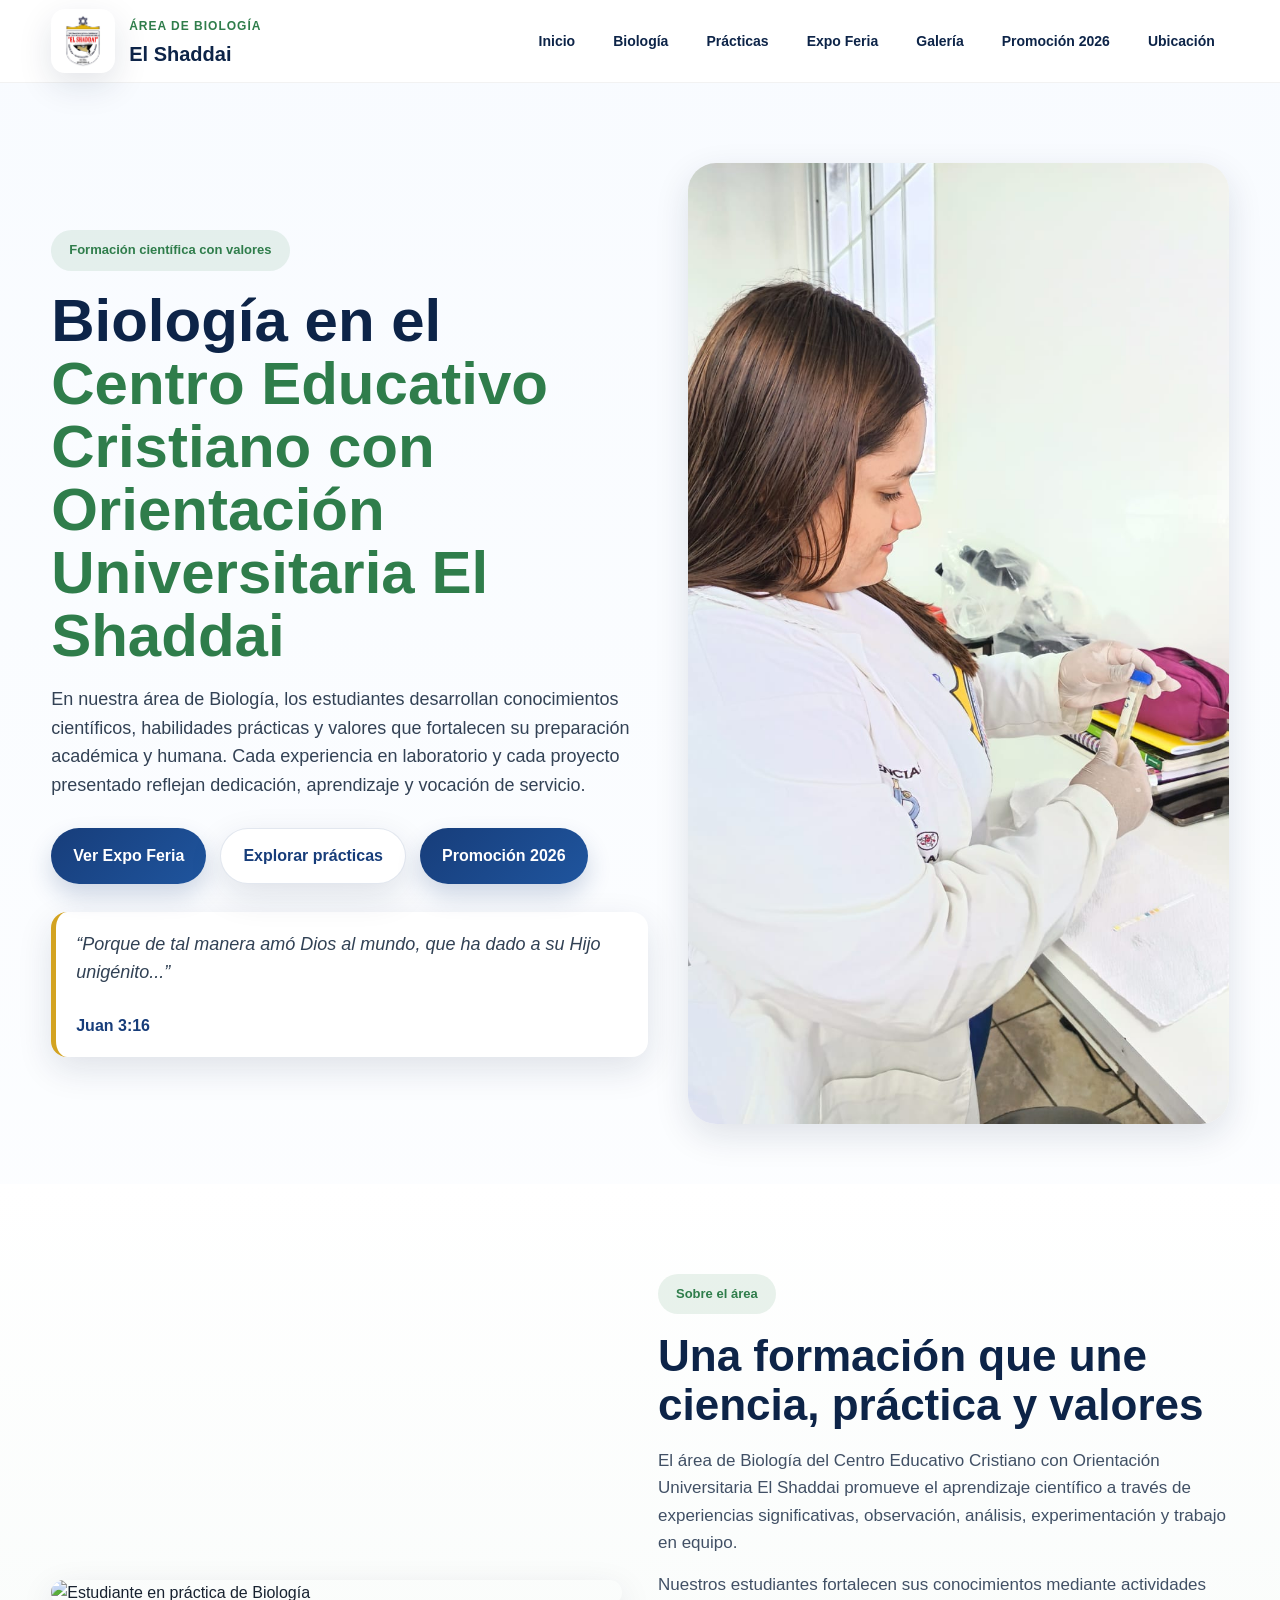
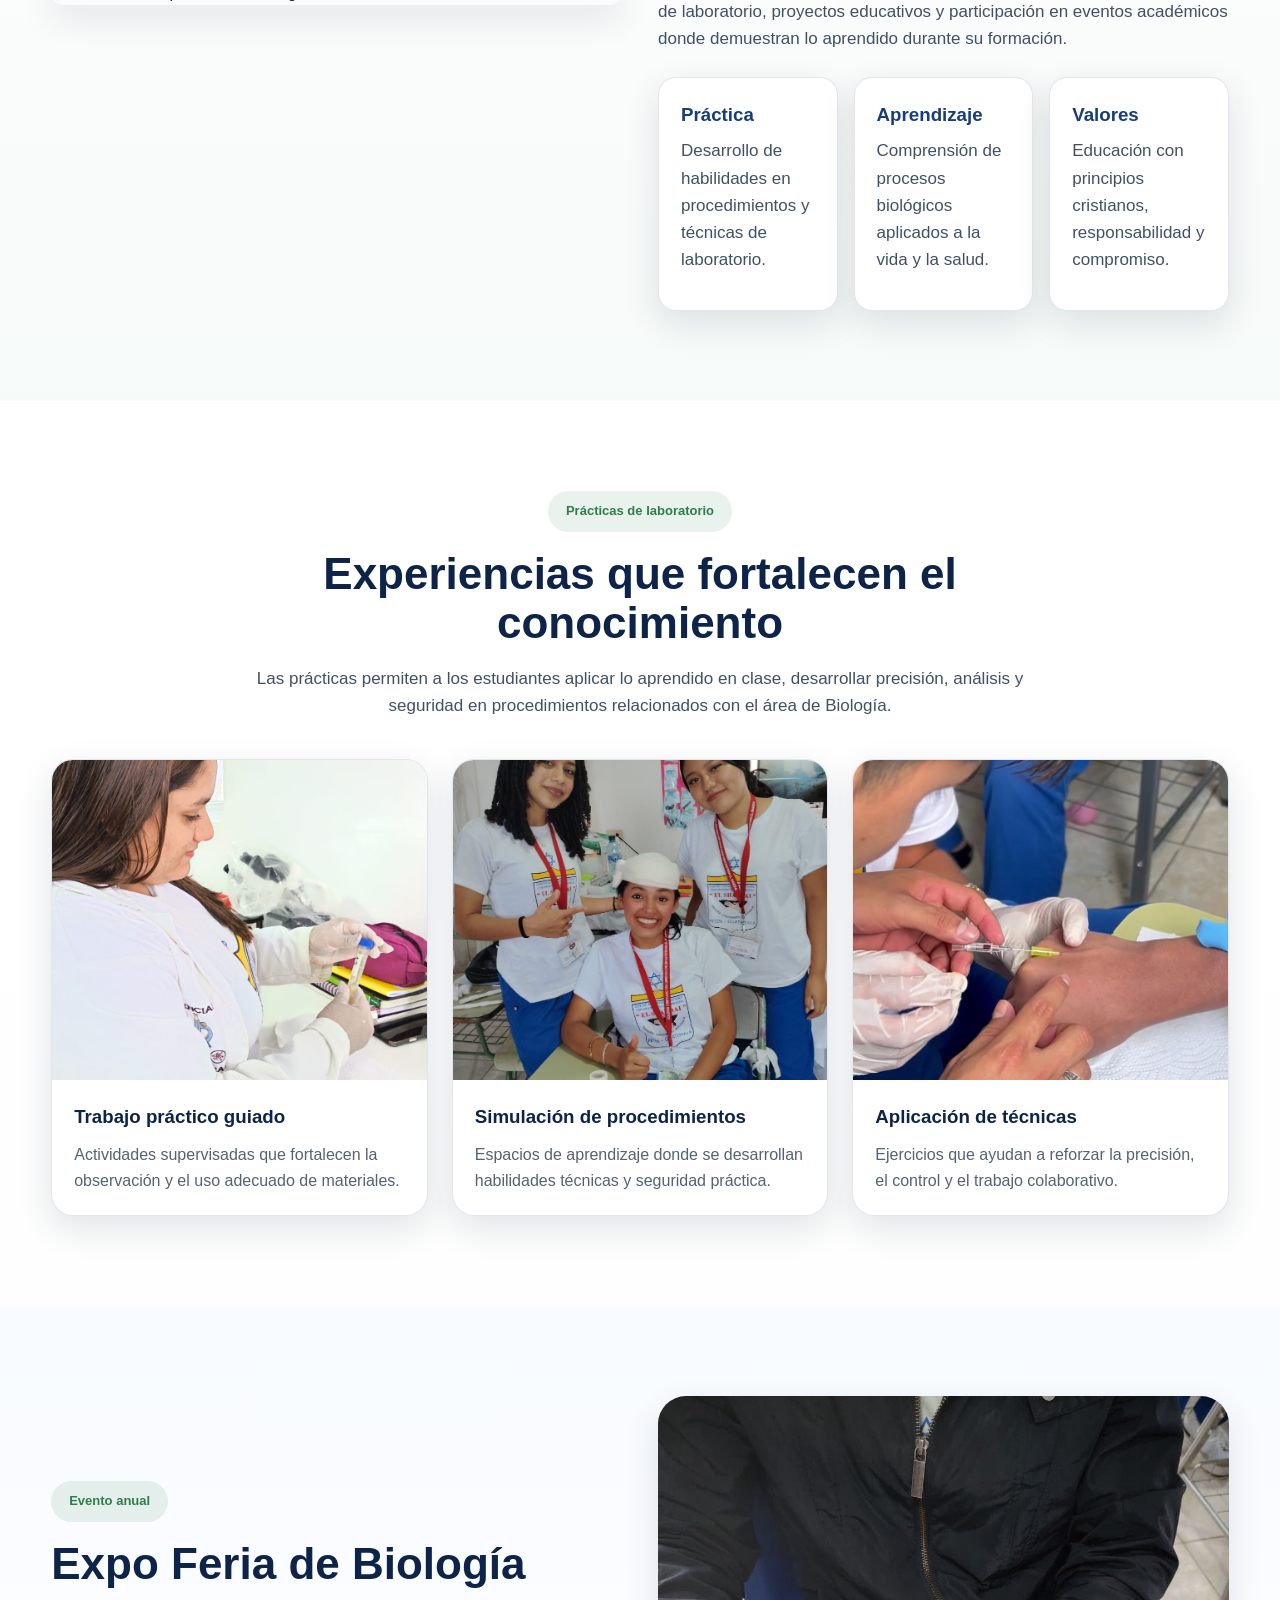
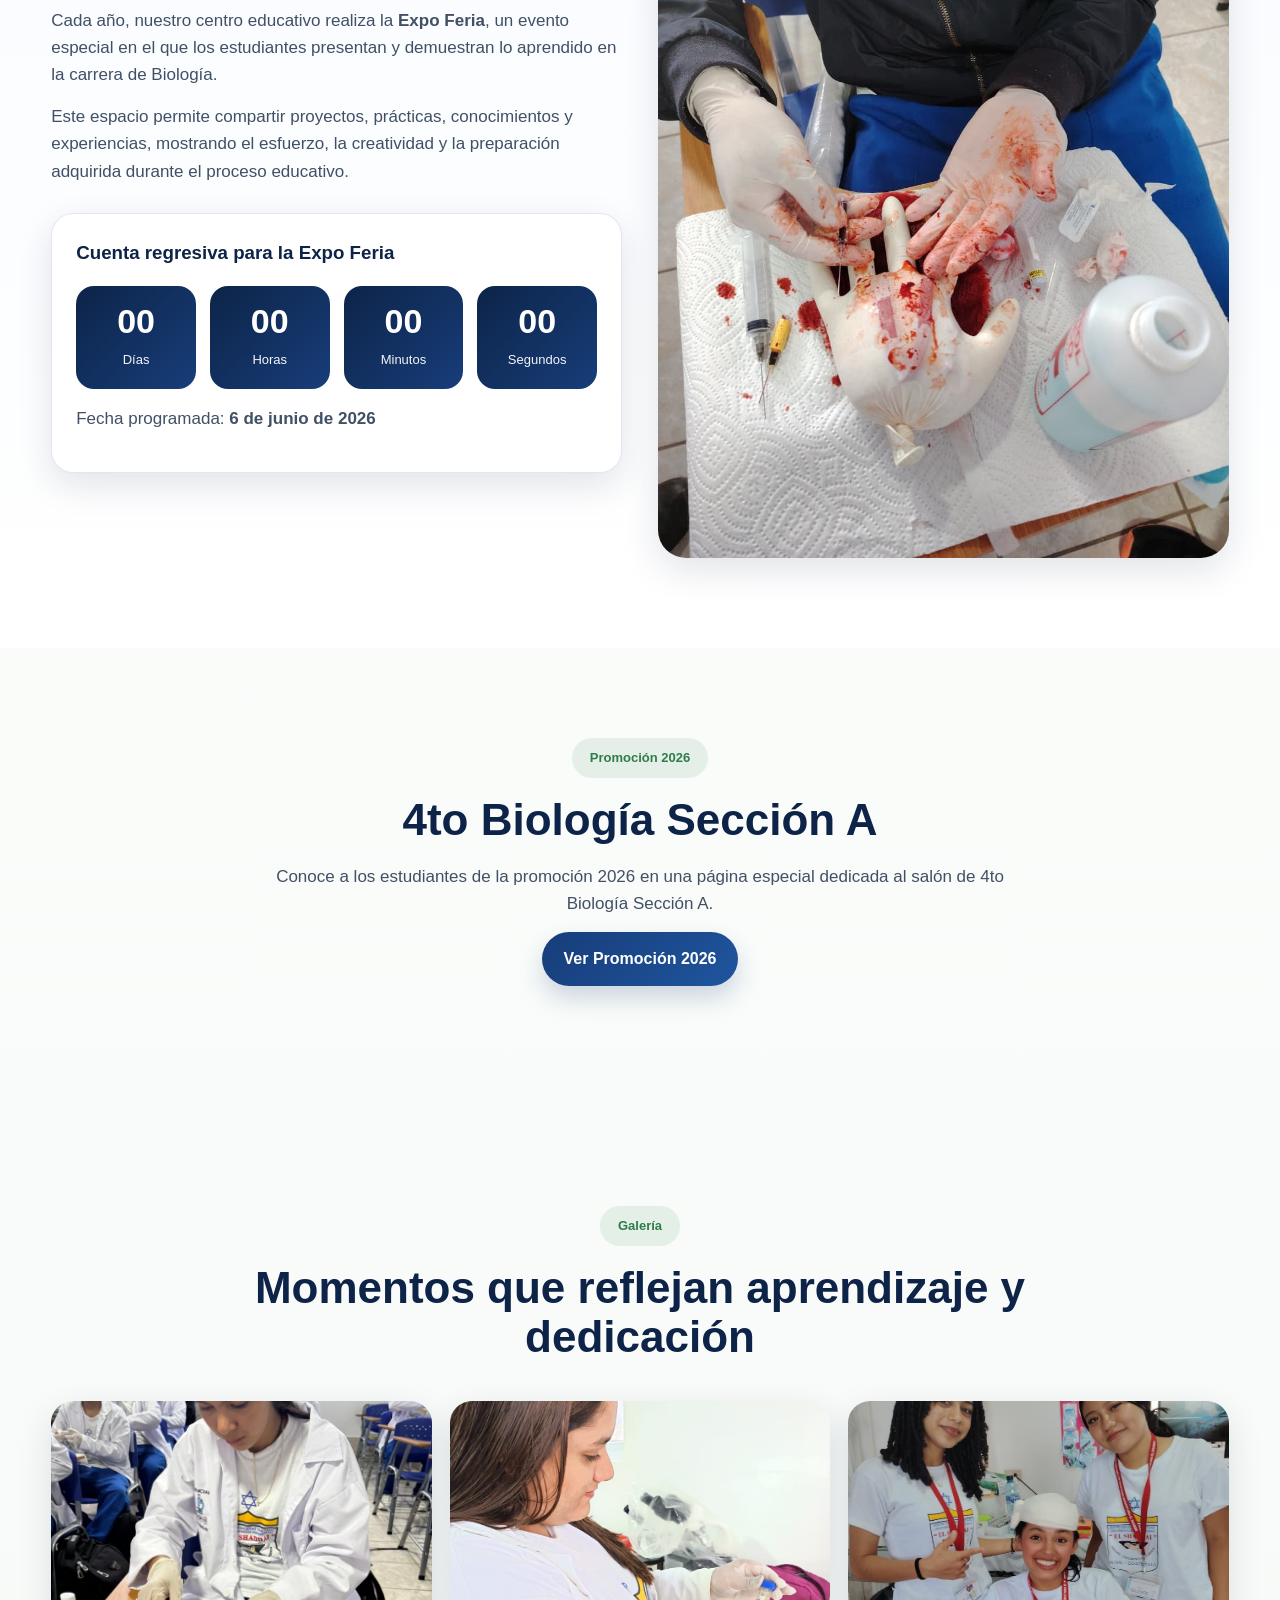
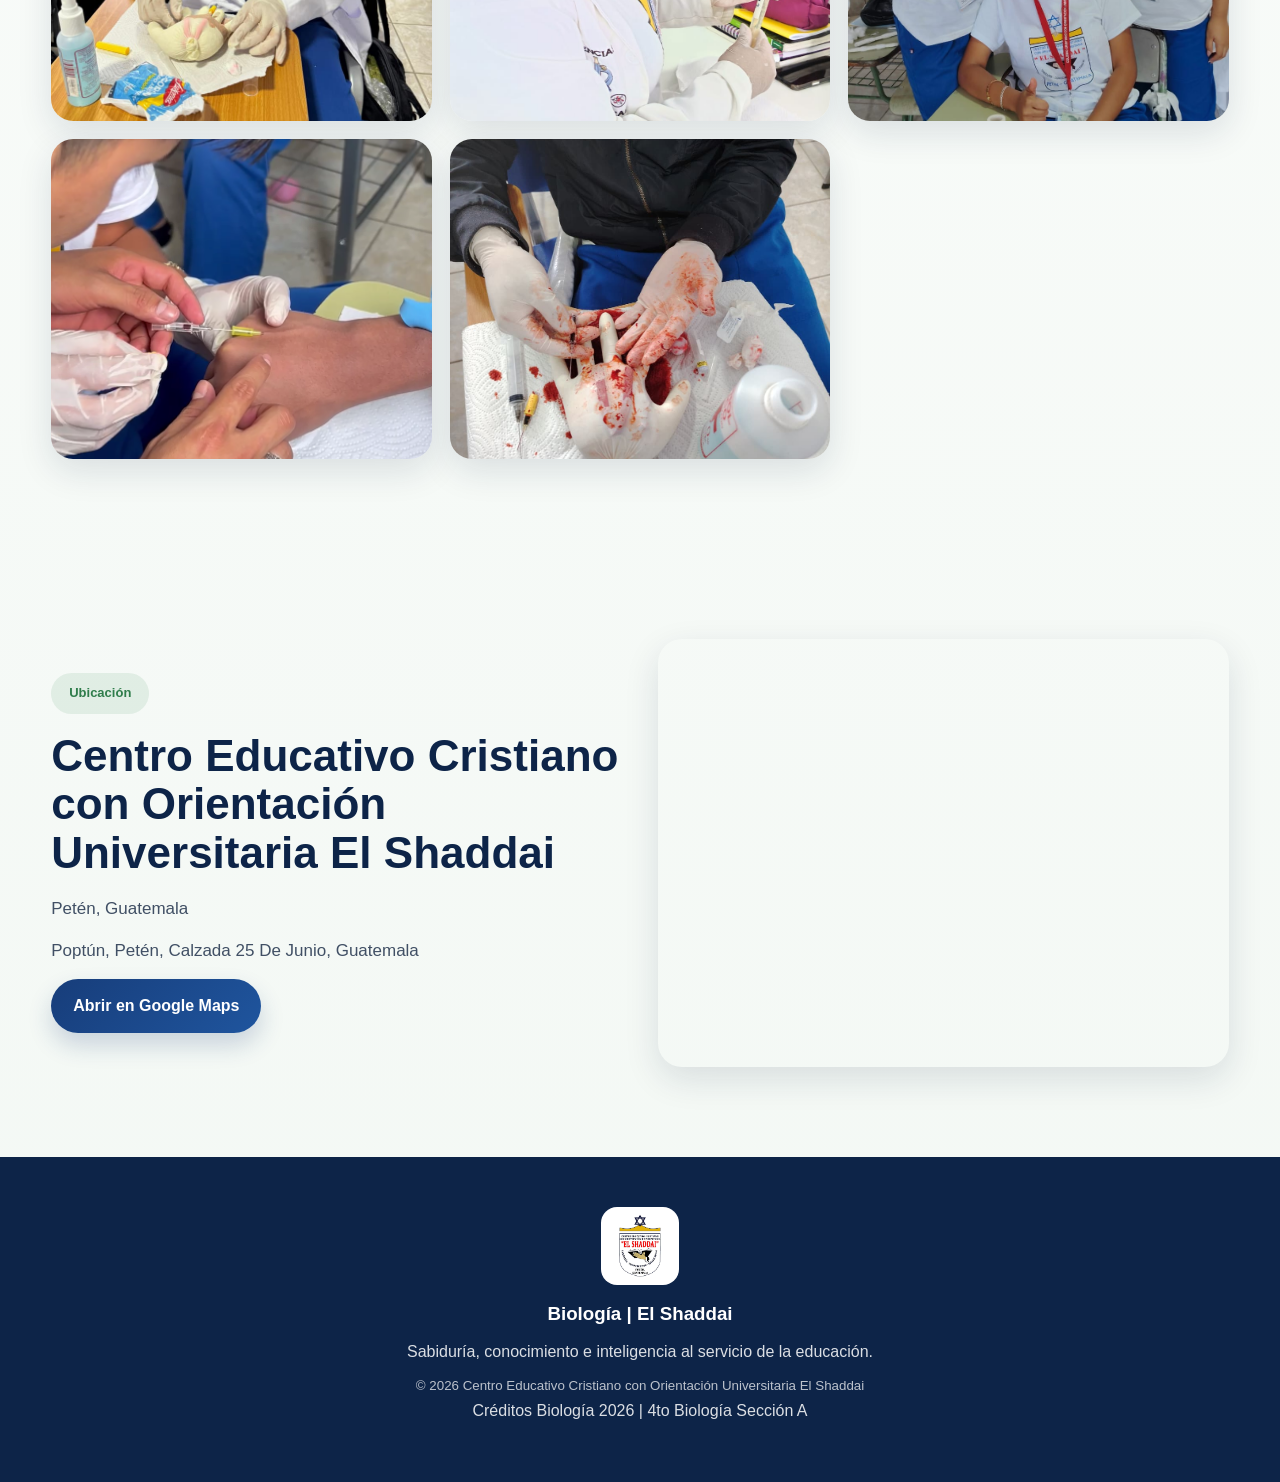
==== index.html @ d571eb53 "Add files via upload" ====
<!DOCTYPE html>
<html lang="es">
<head>
  <meta charset="UTF-8" />
  <meta name="viewport" content="width=device-width, initial-scale=1.0" />
  <title>Biología | Centro Educativo Cristiano con Orientación Universitaria El Shaddai</title>
  <meta name="description" content="Sitio web del área de Biología del Centro Educativo Cristiano con Orientación Universitaria El Shaddai.">
  <link rel="stylesheet" href="css/styles.css" />
</head>
<body>

  <header class="header">
    <div class="container nav">
      <div class="logo-box">
        <img src="img/logo.png" alt="Logo El Shaddai">
        <div>
          <span class="small-text">Área de Biología</span>
          <h2>El Shaddai</h2>
        </div>
      </div>

      <button class="menu-toggle" id="menuToggle">☰</button>

      <nav class="menu" id="menu">
        <a href="#inicio">Inicio</a>
        <a href="#biologia">Biología</a>
        <a href="#practicas">Prácticas</a>
        <a href="#expo">Expo Feria</a>
        <a href="#galeria">Galería</a>
        <a href="promocion-2026.html">Promoción 2026</a>
        <a href="#ubicacion">Ubicación</a>
      </nav>
    </div>
  </header>

  <section class="hero" id="inicio">
    <div class="container hero-grid">
      <div class="hero-text reveal">
        <span class="badge">Formación científica con valores</span>
        <h1>Biología en el <span>Centro Educativo Cristiano con Orientación Universitaria El Shaddai</span></h1>
        <p>
          En nuestra área de Biología, los estudiantes desarrollan conocimientos científicos,
          habilidades prácticas y valores que fortalecen su preparación académica y humana.
          Cada experiencia en laboratorio y cada proyecto presentado reflejan dedicación,
          aprendizaje y vocación de servicio.
        </p>

        <div class="hero-buttons">
          <a href="#expo" class="btn btn-primary">Ver Expo Feria</a>
          <a href="#practicas" class="btn btn-secondary">Explorar prácticas</a>
          <a href="promocion-2026.html" class="btn btn-primary">Promoción 2026</a>
        </div>

        <div class="verse-box">
          <p class="verse">
            “Porque de tal manera amó Dios al mundo, que ha dado a su Hijo unigénito...”
          </p>
          <span>Juan 3:16</span>
        </div>
      </div>

      <div class="hero-image reveal">
        <img src="img/practica1.jpg" alt="Práctica de laboratorio de Biología">
      </div>
    </div>
  </section>

  <section class="section about" id="biologia">
    <div class="container about-grid">
      <div class="about-image reveal">
        <img src="img/practica5.jpg" alt="Estudiante en práctica de Biología">
      </div>

      <div class="about-text reveal">
        <span class="section-tag">Sobre el área</span>
        <h2>Una formación que une ciencia, práctica y valores</h2>
        <p>
          El área de Biología del Centro Educativo Cristiano con Orientación Universitaria El Shaddai
          promueve el aprendizaje científico a través de experiencias significativas, observación,
          análisis, experimentación y trabajo en equipo.
        </p>
        <p>
          Nuestros estudiantes fortalecen sus conocimientos mediante actividades de laboratorio,
          proyectos educativos y participación en eventos académicos donde demuestran lo aprendido
          durante su formación.
        </p>

        <div class="cards-mini">
          <div class="mini-card">
            <h3>Práctica</h3>
            <p>Desarrollo de habilidades en procedimientos y técnicas de laboratorio.</p>
          </div>
          <div class="mini-card">
            <h3>Aprendizaje</h3>
            <p>Comprensión de procesos biológicos aplicados a la vida y la salud.</p>
          </div>
          <div class="mini-card">
            <h3>Valores</h3>
            <p>Educación con principios cristianos, responsabilidad y compromiso.</p>
          </div>
        </div>
      </div>
    </div>
  </section>

  <section class="section practices" id="practicas">
    <div class="container">
      <div class="section-header reveal">
        <span class="section-tag">Prácticas de laboratorio</span>
        <h2>Experiencias que fortalecen el conocimiento</h2>
        <p>
          Las prácticas permiten a los estudiantes aplicar lo aprendido en clase,
          desarrollar precisión, análisis y seguridad en procedimientos relacionados
          con el área de Biología.
        </p>
      </div>

      <div class="practice-grid">
        <article class="practice-card reveal">
          <img src="img/practica1.jpg" alt="Práctica de laboratorio">
          <div class="practice-info">
            <h3>Trabajo práctico guiado</h3>
            <p>Actividades supervisadas que fortalecen la observación y el uso adecuado de materiales.</p>
          </div>
        </article>

        <article class="practice-card reveal">
          <img src="img/practica2.jpg" alt="Simulación de procedimiento">
          <div class="practice-info">
            <h3>Simulación de procedimientos</h3>
            <p>Espacios de aprendizaje donde se desarrollan habilidades técnicas y seguridad práctica.</p>
          </div>
        </article>

        <article class="practice-card reveal">
          <img src="img/practica3.png" alt="Práctica aplicada en laboratorio">
          <div class="practice-info">
            <h3>Aplicación de técnicas</h3>
            <p>Ejercicios que ayudan a reforzar la precisión, el control y el trabajo colaborativo.</p>
          </div>
        </article>
      </div>
    </div>
  </section>

  <section class="section expo" id="expo">
    <div class="container expo-grid">
      <div class="expo-text reveal">
        <span class="section-tag">Evento anual</span>
        <h2>Expo Feria de Biología</h2>
        <p>
          Cada año, nuestro centro educativo realiza la <strong>Expo Feria</strong>, un evento especial
          en el que los estudiantes presentan y demuestran lo aprendido en la carrera de Biología.
        </p>
        <p>
          Este espacio permite compartir proyectos, prácticas, conocimientos y experiencias,
          mostrando el esfuerzo, la creatividad y la preparación adquirida durante el proceso educativo.
        </p>

        <div class="countdown-box">
          <h3>Cuenta regresiva para la Expo Feria</h3>
          <div class="countdown" id="countdown">
            <div class="time-box">
              <span id="days">00</span>
              <small>Días</small>
            </div>
            <div class="time-box">
              <span id="hours">00</span>
              <small>Horas</small>
            </div>
            <div class="time-box">
              <span id="minutes">00</span>
              <small>Minutos</small>
            </div>
            <div class="time-box">
              <span id="seconds">00</span>
              <small>Segundos</small>
            </div>
          </div>
          <p class="expo-date">Fecha programada: <strong>6 de junio de 2026</strong></p>
        </div>
      </div>

      <div class="expo-image reveal">
        <img src="img/practica4.jpg" alt="Estudiantes en Expo Feria de Biología">
      </div>
    </div>
  </section>

  <section class="section" id="promocion">
    <div class="container">
      <div class="section-header reveal">
        <span class="section-tag">Promoción 2026</span>
        <h2>4to Biología Sección A</h2>
        <p>
          Conoce a los estudiantes de la promoción 2026 en una página especial
          dedicada al salón de 4to Biología Sección A.
        </p>
        <a href="promocion-2026.html" class="btn btn-primary">Ver Promoción 2026</a>
      </div>
    </div>
  </section>

  <section class="section gallery" id="galeria">
    <div class="container">
      <div class="section-header reveal">
        <span class="section-tag">Galería</span>
        <h2>Momentos que reflejan aprendizaje y dedicación</h2>
      </div>

      <div class="gallery-grid">
        <div class="gallery-item reveal">
          <img src="img/img/practica5.jpg" alt="Muestra de laboratorio">
        </div>
        <div class="gallery-item reveal">
          <img src="img/practica1.jpg" alt="Práctica en el aula">
        </div>
        <div class="gallery-item reveal">
          <img src="img/practica2.jpg" alt="Actividad práctica">
        </div>
        <div class="gallery-item reveal">
          <img src="img/practica3.png" alt="Aplicación práctica">
        </div>
        <div class="gallery-item reveal">
          <img src="img/practica4.jpg" alt="Participación estudiantil">
        </div>
      </div>
    </div>
  </section>

  <section class="section location" id="ubicacion">
    <div class="container location-grid">
      <div class="location-text reveal">
        <span class="section-tag">Ubicación</span>
        <h2>Centro Educativo Cristiano con Orientación Universitaria El Shaddai</h2>
        <p>
          Petén, Guatemala
        </p>
        <p>
          Poptún, Petén, Calzada 25 De Junio, Guatemala
        </p>

        <a class="btn btn-primary" target="_blank"
           href="https://www.google.com/maps/place/Colegio+El+Shaddai/@16.3388835,-89.4203575,17.25z/data=!4m6!3m5!1s0x8f6063276430238d:0x25f6115c5c8a1937!8m2!3d16.3393782!4d-89.4205734!16s%2Fg%2F11fhvbbtfd?entry=ttu">
          Abrir en Google Maps
        </a>
      </div>

      <div class="map-box reveal">
        <iframe
          src="https://maps.google.com/maps?q=16.3393782,-89.4205734&z=17&output=embed"
          allowfullscreen=""
          loading="lazy"
          referrerpolicy="no-referrer-when-downgrade">
        </iframe>
      </div>
    </div>
  </section>

  <footer class="footer">
    <div class="container footer-content">
      <img src="img/logo.png" alt="Logo El Shaddai">
      <h3>Biología | El Shaddai</h3>
      <p>Sabiduría, conocimiento e inteligencia al servicio de la educación.</p>
      <small>© 2026 Centro Educativo Cristiano con Orientación Universitaria El Shaddai</small>
      <p class="credito-web">Créditos Biología 2026 | 4to Biología Sección A</p>
    </div>
  </footer>

  <script src="js/script.js"></script>
</body>
</html>
---- css/styles.css ----
:root {
  --azul: #173d7a;
  --azul-oscuro: #0d2448;
  --verde: #2f7d4b;
  --dorado: #d3a321;
  --rojo: #b81f24;
  --blanco: #ffffff;
  --gris: #5c6672;
  --fondo: #f5f8fb;
  --borde: rgba(23, 61, 122, 0.12);
  --sombra: 0 12px 35px rgba(15, 32, 62, 0.12);
  --radio: 22px;
  --max: 1200px;
}

* {
  margin: 0;
  padding: 0;
  box-sizing: border-box;
}

html {
  scroll-behavior: smooth;
}

body {
  font-family: Arial, Helvetica, sans-serif;
  background: linear-gradient(180deg, #f8fbff 0%, #ffffff 35%, #f3f8f4 100%);
  color: #182230;
  line-height: 1.6;
}

img {
  width: 100%;
  display: block;
}

a {
  text-decoration: none;
}

.container {
  width: min(92%, var(--max));
  margin: 0 auto;
}

.section {
  padding: 90px 0;
}

.header {
  position: sticky;
  top: 0;
  z-index: 1000;
  background: rgba(255, 255, 255, 0.94);
  backdrop-filter: blur(12px);
  border-bottom: 1px solid rgba(0, 0, 0, 0.05);
}

.nav {
  min-height: 82px;
  display: flex;
  justify-content: space-between;
  align-items: center;
  gap: 20px;
}

.logo-box {
  display: flex;
  align-items: center;
  gap: 14px;
}

.logo-box img {
  width: 64px;
  height: 64px;
  object-fit: contain;
  background: white;
  border-radius: 14px;
  padding: 5px;
  box-shadow: var(--sombra);
}

.logo-box .small-text {
  font-size: 12px;
  font-weight: bold;
  color: var(--verde);
  text-transform: uppercase;
  letter-spacing: 1px;
}

.logo-box h2 {
  font-size: 20px;
  color: var(--azul-oscuro);
}

.menu {
  display: flex;
  gap: 10px;
  flex-wrap: wrap;
}

.menu a {
  color: var(--azul-oscuro);
  font-weight: 700;
  font-size: 14px;
  padding: 10px 14px;
  border-radius: 999px;
  transition: 0.3s ease;
}

.menu a:hover {
  background: rgba(23, 61, 122, 0.09);
}

.menu-toggle {
  display: none;
  font-size: 28px;
  background: none;
  border: none;
  cursor: pointer;
  color: var(--azul-oscuro);
}

.hero {
  padding: 80px 0 60px;
}

.hero-grid {
  display: grid;
  grid-template-columns: 1.05fr 0.95fr;
  gap: 40px;
  align-items: center;
}

.badge,
.section-tag {
  display: inline-block;
  background: rgba(47, 125, 75, 0.1);
  color: var(--verde);
  padding: 10px 18px;
  border-radius: 999px;
  font-weight: bold;
  font-size: 13px;
  margin-bottom: 18px;
}

.hero-text h1 {
  font-size: clamp(34px, 5vw, 60px);
  line-height: 1.05;
  margin-bottom: 18px;
  color: var(--azul-oscuro);
}

.hero-text h1 span {
  color: var(--verde);
}

.hero-text p {
  font-size: 18px;
  color: #334255;
  margin-bottom: 18px;
}

.hero-buttons {
  display: flex;
  flex-wrap: wrap;
  gap: 14px;
  margin: 28px 0;
}

.btn {
  display: inline-flex;
  align-items: center;
  justify-content: center;
  padding: 14px 22px;
  border-radius: 999px;
  font-weight: bold;
  transition: 0.3s ease;
}

.btn:hover {
  transform: translateY(-2px);
}

.btn-primary {
  background: linear-gradient(135deg, var(--azul), #1f559e);
  color: white;
  box-shadow: 0 12px 25px rgba(23, 61, 122, 0.2);
}

.btn-secondary {
  background: white;
  color: var(--azul);
  border: 1px solid var(--borde);
  box-shadow: var(--sombra);
}

.hero-image img,
.about-image img,
.expo-image img {
  border-radius: 28px;
  box-shadow: var(--sombra);
  object-fit: cover;
}

.verse-box {
  background: white;
  border-left: 5px solid var(--dorado);
  padding: 18px 20px;
  border-radius: 16px;
  box-shadow: var(--sombra);
  margin-top: 10px;
}

.verse-box .verse {
  font-style: italic;
  color: #314154;
}

.verse-box span {
  display: inline-block;
  margin-top: 8px;
  font-weight: bold;
  color: var(--azul);
}

.about {
  background: linear-gradient(180deg, #ffffff 0%, #f6faf8 100%);
}

.about-grid,
.expo-grid,
.location-grid {
  display: grid;
  grid-template-columns: 1fr 1fr;
  gap: 36px;
  align-items: center;
}

.about-text h2,
.section-header h2,
.expo-text h2,
.location-text h2 {
  font-size: clamp(28px, 4vw, 44px);
  line-height: 1.1;
  margin-bottom: 18px;
  color: var(--azul-oscuro);
}

.about-text p,
.section-header p,
.expo-text p,
.location-text p {
  color: #415065;
  font-size: 17px;
  margin-bottom: 15px;
}

.cards-mini {
  display: grid;
  grid-template-columns: repeat(3, 1fr);
  gap: 16px;
  margin-top: 24px;
}

.mini-card {
  background: white;
  padding: 22px;
  border-radius: 18px;
  box-shadow: var(--sombra);
  border: 1px solid var(--borde);
}

.mini-card h3 {
  color: var(--azul);
  margin-bottom: 8px;
}

.section-header {
  text-align: center;
  max-width: 780px;
  margin: 0 auto 40px;
}

.practice-grid {
  display: grid;
  grid-template-columns: repeat(3, 1fr);
  gap: 24px;
}

.practice-card {
  background: white;
  border-radius: 22px;
  overflow: hidden;
  box-shadow: var(--sombra);
  border: 1px solid var(--borde);
  transition: 0.3s ease;
}

.practice-card:hover,
.gallery-item:hover {
  transform: translateY(-5px);
}

.practice-card img {
  height: 320px;
  object-fit: cover;
}

.practice-info {
  padding: 22px;
}

.practice-info h3 {
  color: var(--azul-oscuro);
  margin-bottom: 10px;
}

.practice-info p {
  color: #556273;
}

.expo {
  background: linear-gradient(180deg, #f8fbff 0%, #ffffff 100%);
}

.countdown-box {
  margin-top: 28px;
  background: white;
  border-radius: 22px;
  padding: 24px;
  box-shadow: var(--sombra);
  border: 1px solid var(--borde);
}

.countdown-box h3 {
  margin-bottom: 18px;
  color: var(--azul-oscuro);
}

.countdown {
  display: grid;
  grid-template-columns: repeat(4, 1fr);
  gap: 14px;
}

.time-box {
  background: linear-gradient(135deg, var(--azul-oscuro), var(--azul));
  color: white;
  border-radius: 18px;
  padding: 18px 10px;
  text-align: center;
}

.time-box span {
  display: block;
  font-size: 34px;
  font-weight: bold;
  line-height: 1;
  margin-bottom: 8px;
}

.time-box small {
  font-size: 13px;
  opacity: 0.95;
}

.expo-date {
  margin-top: 16px;
  color: var(--gris);
}

.gallery-grid {
  display: grid;
  grid-template-columns: repeat(3, 1fr);
  gap: 18px;
}

.gallery-item {
  border-radius: 22px;
  overflow: hidden;
  box-shadow: var(--sombra);
  transition: 0.3s ease;
}

.gallery-item img {
  height: 320px;
  object-fit: cover;
}

.map-box {
  border-radius: 24px;
  overflow: hidden;
  box-shadow: var(--sombra);
  min-height: 420px;
}

.map-box iframe {
  width: 100%;
  height: 100%;
  min-height: 420px;
  border: 0;
}

.footer {
  background: var(--azul-oscuro);
  color: white;
  text-align: center;
  padding: 50px 20px;
}

.footer-content img {
  width: 78px;
  margin: 0 auto 14px;
  background: white;
  border-radius: 16px;
  padding: 5px;
}

.footer-content h3 {
  margin-bottom: 10px;
}

.footer-content p {
  margin-bottom: 8px;
  color: rgba(255, 255, 255, 0.85);
}

.footer-content small {
  color: rgba(255, 255, 255, 0.72);
}

/* Animación */
.reveal {
  opacity: 0;
  transform: translateY(40px);
  transition: all 0.8s ease;
}

.reveal.active {
  opacity: 1;
  transform: translateY(0);
}

/* Responsive */
@media (max-width: 992px) {
  .hero-grid,
  .about-grid,
  .expo-grid,
  .location-grid,
  .practice-grid,
  .gallery-grid,
  .cards-mini {
    grid-template-columns: 1fr;
  }

  .hero {
    padding-top: 50px;
  }

  .hero-image img,
  .about-image img,
  .expo-image img {
    max-height: 520px;
  }
}

@media (max-width: 768px) {
  .menu-toggle {
    display: block;
  }

  .menu {
    position: absolute;
    top: 82px;
    left: 0;
    right: 0;
    background: white;
    flex-direction: column;
    padding: 20px;
    display: none;
    box-shadow: var(--sombra);
  }

  .menu.show {
    display: flex;
  }

  .countdown {
    grid-template-columns: repeat(2, 1fr);
  }

  .gallery-item img,
  .practice-card img {
    height: 280px;
  }

  .hero-text p,
  .about-text p,
  .section-header p,
  .expo-text p,
  .location-text p {
    font-size: 16px;
  }
}

@media (max-width: 480px) {
  .hero-text h1 {
    font-size: 30px;
  }

  .about-text h2,
  .section-header h2,
  .expo-text h2,
  .location-text h2 {
    font-size: 28px;
  }

  .time-box span {
    font-size: 28px;
  }

  .btn {
    width: 100%;
  }
}
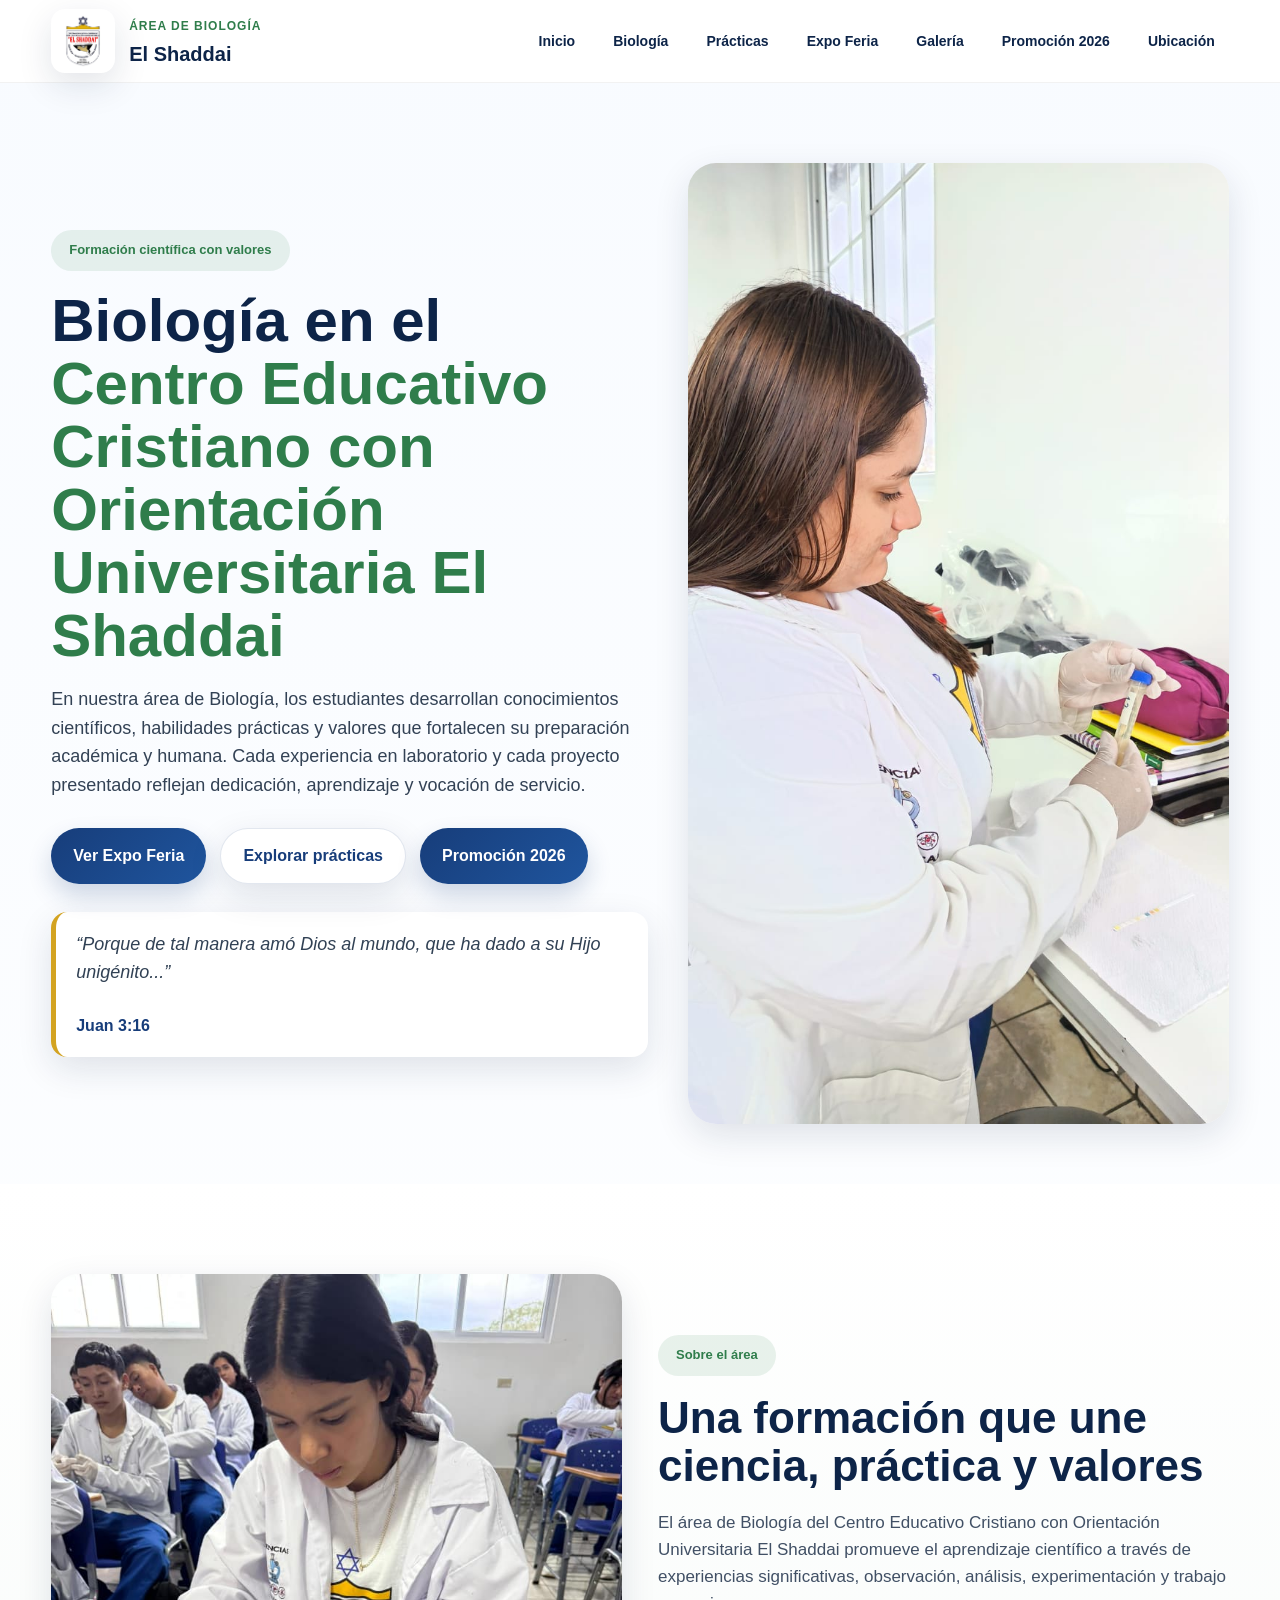
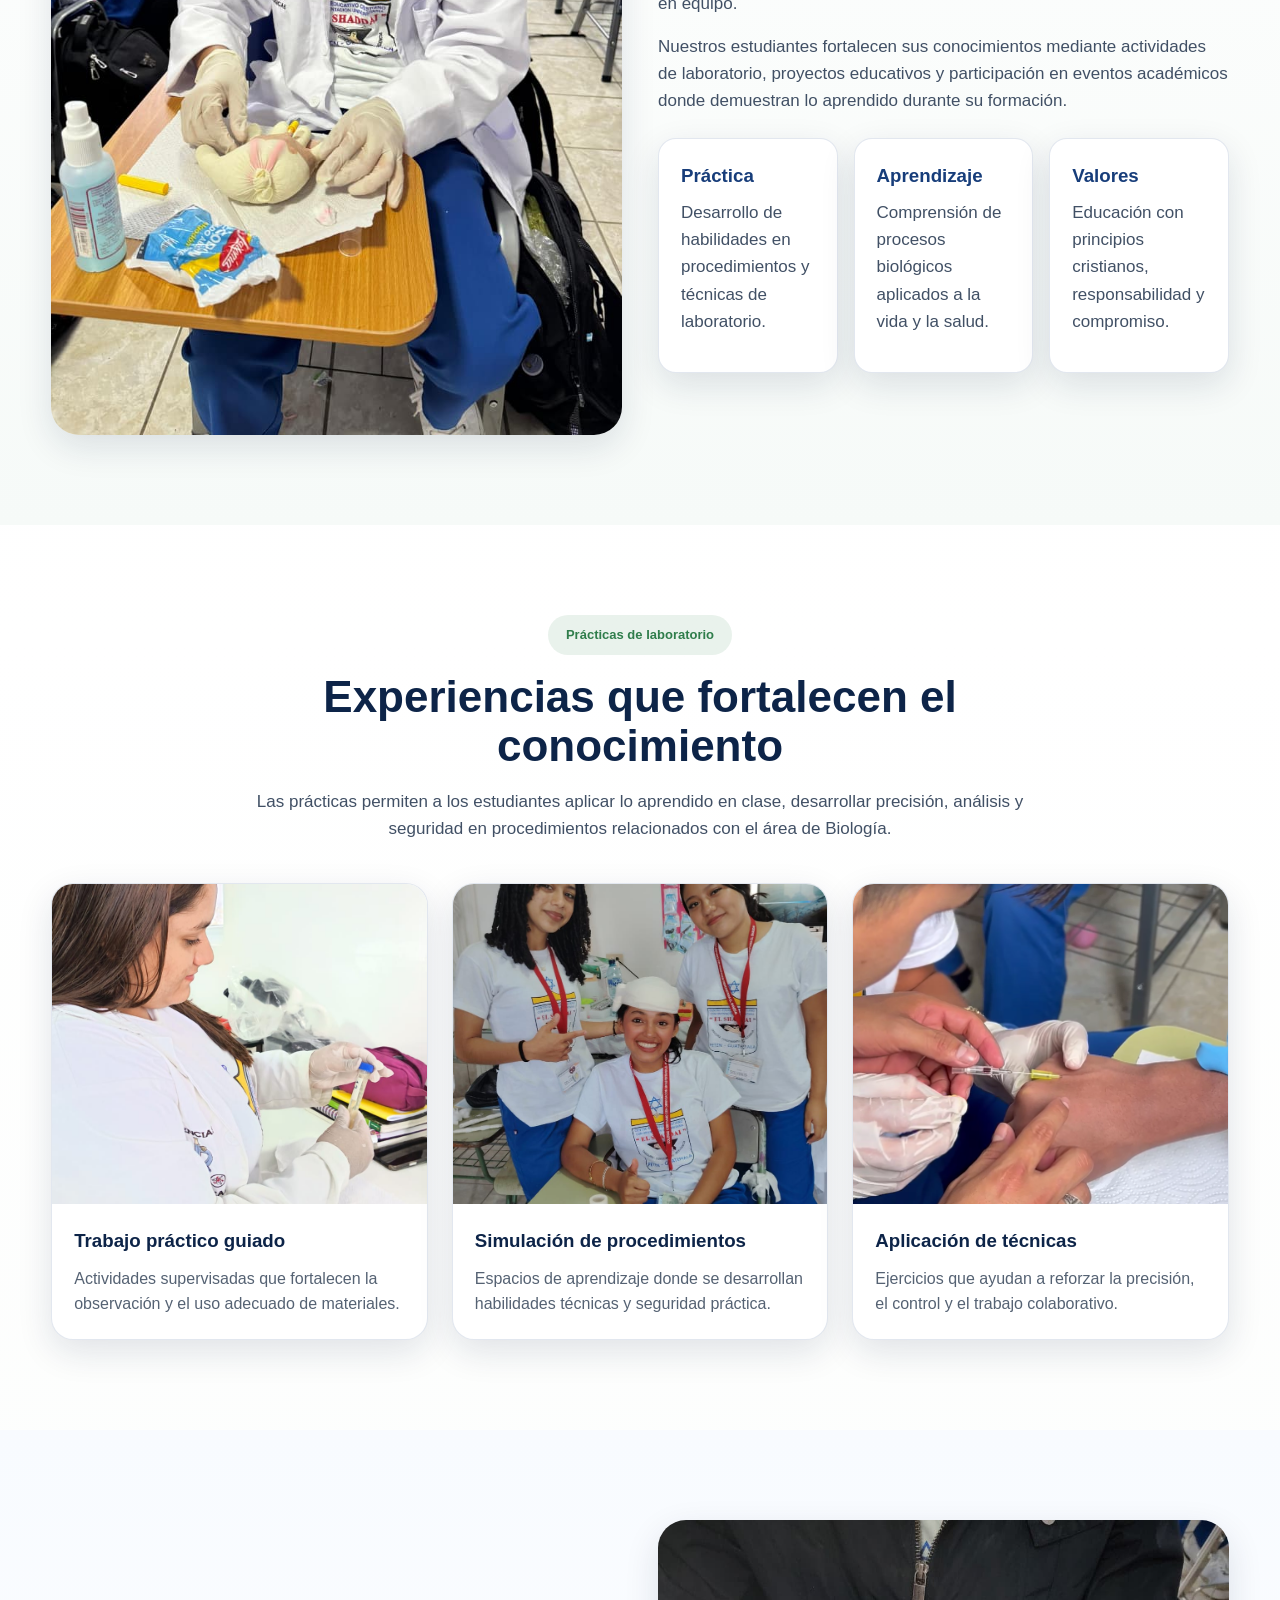
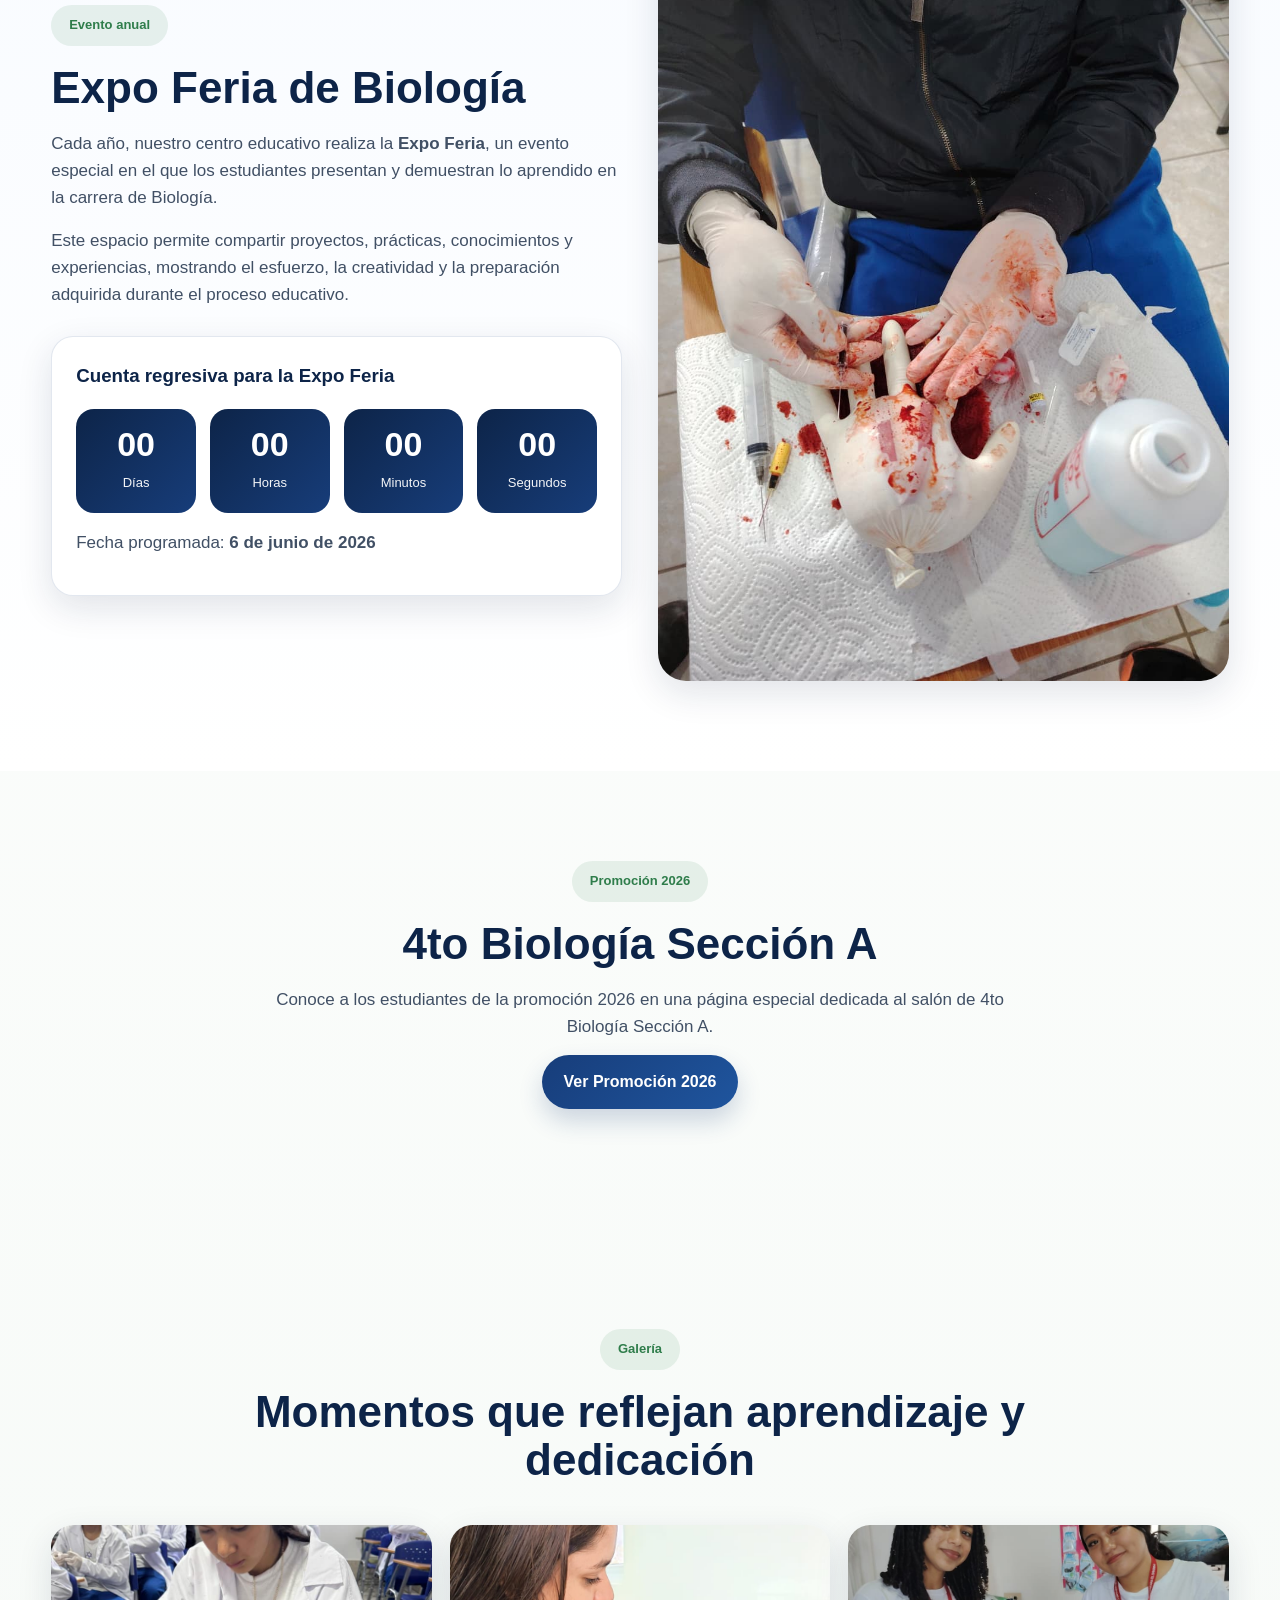
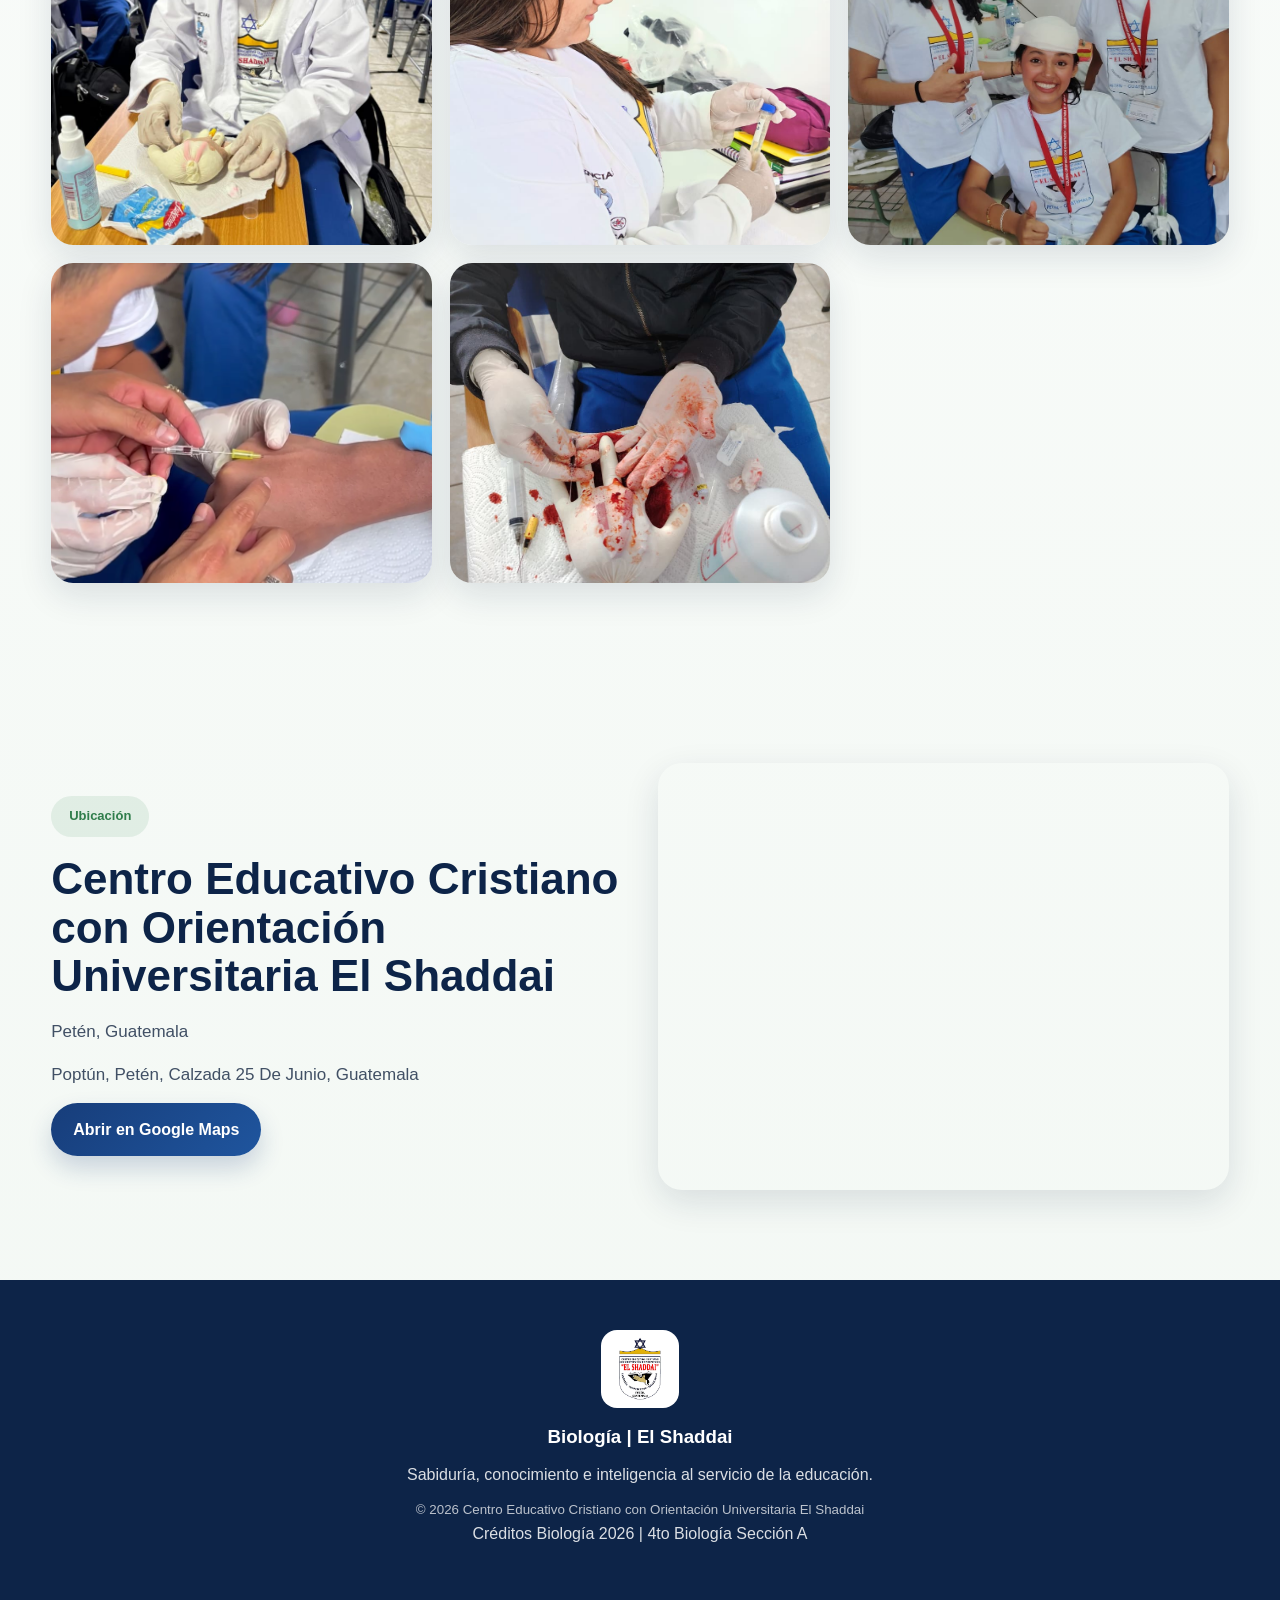
==== commit d02ac617: "Update image source path in index.htmlimg" ====
--- a/index.html
+++ b/index.html
@@ -68,7 +68,7 @@
   <section class="section about" id="biologia">
     <div class="container about-grid">
       <div class="about-image reveal">
-        <img src="img/practica5.jpg" alt="Estudiante en práctica de Biología">
+        <img src="img/img/practica5.jpg" alt="Estudiante en práctica de Biología">
       </div>
 
       <div class="about-text reveal">
@@ -269,4 +269,4 @@
 
   <script src="js/script.js"></script>
 </body>
-</html>+</html>
